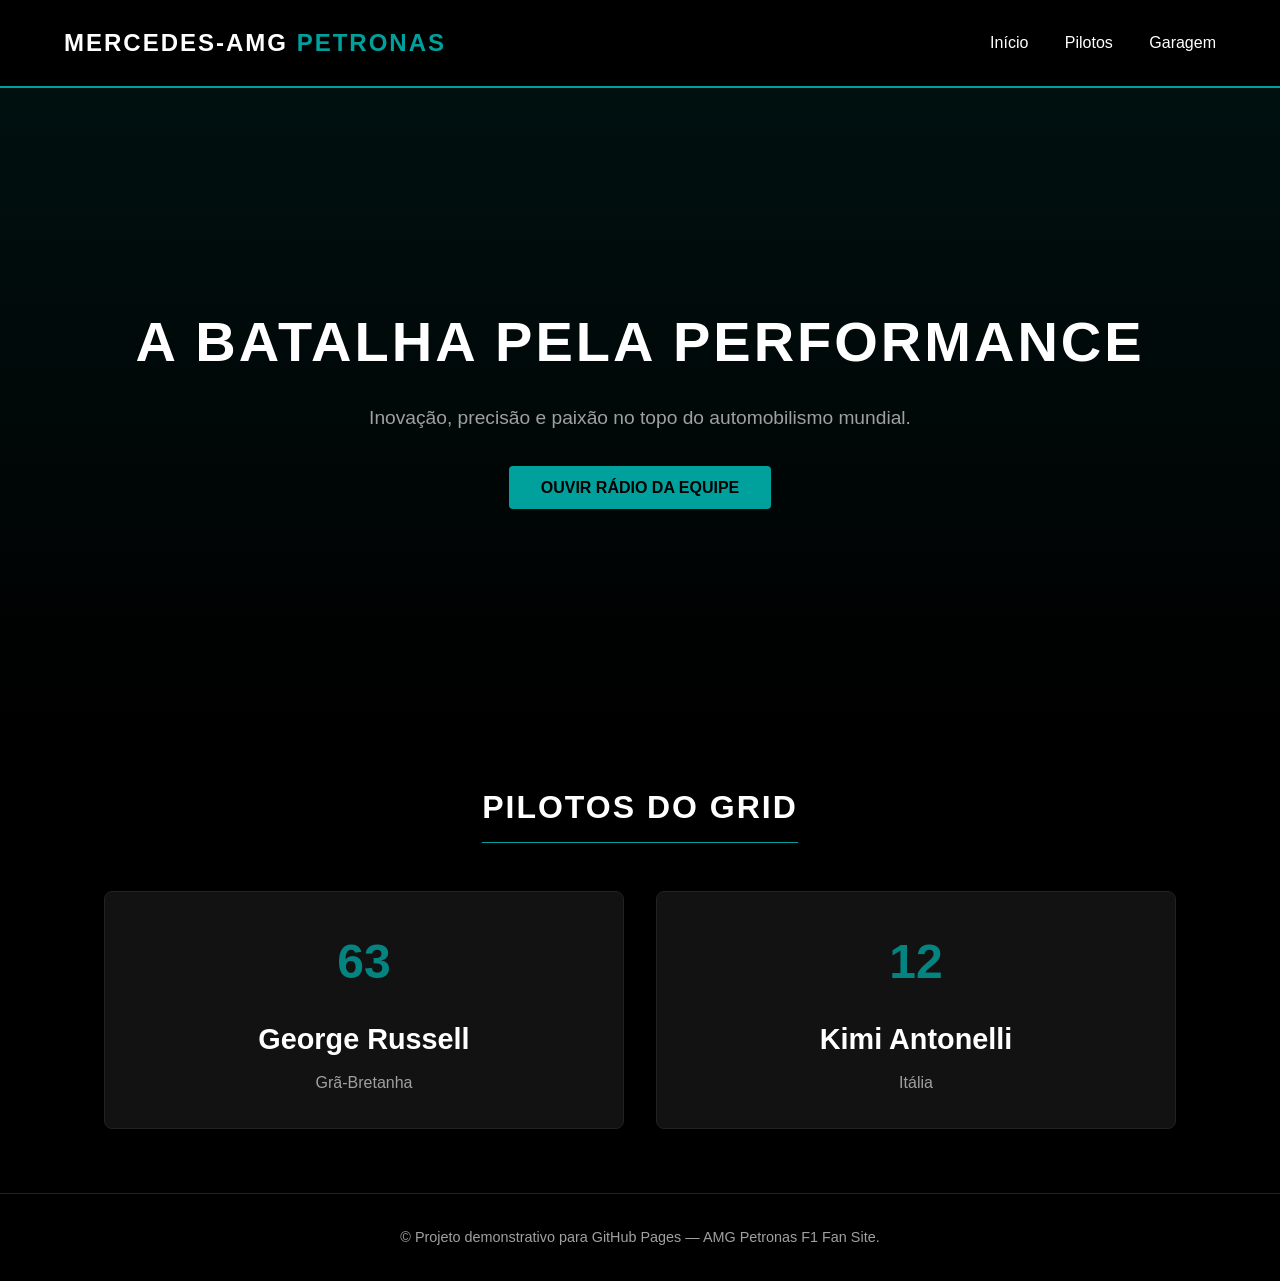
==== index.html @ 085ce28d "Rename site.html to index.html" ====
<!DOCTYPE html>
<html lang="pt-BR">
<head>
  <meta charset="UTF-8">
  <meta name="viewport" content="width=device-width, initial-scale=1.0">
  <title>Mercedes-AMG Petronas F1 Team</title>
  
  <style>
    /* --- VARIÁVEIS DE CORES E ESTILOS --- */
    :root {
      --bg-color: #000000;
      --card-bg: #121212;
      --petronas-green: #00A19C;
      --silver: #C0C0C0;
      --white: #FFFFFF;
      --text-gray: #A0A0A0;
      --font-main: 'Segoe UI', Tahoma, Geneva, Verdana, sans-serif;
    }

    * {
      margin: 0;
      padding: 0;
      box-sizing: border-box;
      font-family: var(--font-main);
    }

    body {
      background-color: var(--bg-color);
      color: var(--white);
      line-height: 1.6;
    }

    /* --- CABEÇALHO / NAVBAR --- */
    header {
      display: flex;
      justify-content: space-between;
      align-items: center;
      padding: 1.5rem 5%;
      background-color: rgba(0, 0, 0, 0.9);
      border-bottom: 2px solid var(--petronas-green);
      position: sticky;
      top: 0;
      z-index: 1000;
    }

    .logo {
      font-size: 1.5rem;
      font-weight: bold;
      letter-spacing: 2px;
      color: var(--white);
    }

    .logo span {
      color: var(--petronas-green);
    }

    nav a {
      color: var(--white);
      text-decoration: none;
      margin-left: 2rem;
      font-weight: 500;
      transition: color 0.3s;
    }

    nav a:hover {
      color: var(--petronas-green);
    }

    /* --- HERO SECTION --- */
    .hero {
      height: 70vh;
      display: flex;
      flex-direction: column;
      justify-content: center;
      align-items: center;
      text-align: center;
      background: linear-gradient(180deg, rgba(0,161,156,0.1) 0%, rgba(0,0,0,1) 100%);
      padding: 0 1rem;
    }

    .hero h1 {
      font-size: 3.5rem;
      text-transform: uppercase;
      letter-spacing: 3px;
      margin-bottom: 1rem;
    }

    .hero p {
      font-size: 1.2rem;
      color: var(--text-gray);
      max-width: 600px;
      margin-bottom: 2rem;
    }

    .btn {
      background-color: var(--petronas-green);
      color: var(--bg-color);
      padding: 0.8rem 2rem;
      border: none;
      border-radius: 4px;
      font-weight: bold;
      font-size: 1rem;
      cursor: pointer;
      text-transform: uppercase;
      transition: transform 0.2s, background-color 0.3s;
    }

    .btn:hover {
      background-color: #00b8b2;
      transform: translateY(-2px);
    }

    /* --- SEÇÃO PILOTOS --- */
    .drivers {
      padding: 4rem 5%;
      max-width: 1200px;
      margin: 0 auto;
    }

    .section-title {
      text-align: center;
      font-size: 2rem;
      margin-bottom: 3rem;
      text-transform: uppercase;
      letter-spacing: 2px;
      border-bottom: 1px solid var(--petronas-green);
      display: inline-block;
      padding-bottom: 0.5rem;
    }

    .drivers-grid {
      display: grid;
      grid-template-columns: repeat(auto-fit, minmax(280px, 1fr));
      gap: 2rem;
    }

    .card {
      background-color: var(--card-bg);
      border: 1px solid #222;
      border-radius: 8px;
      padding: 2rem;
      text-align: center;
      position: relative;
      overflow: hidden;
      transition: border-color 0.3s;
    }

    .card:hover {
      border-color: var(--petronas-green);
    }

    .card h3 {
      font-size: 1.8rem;
      margin-bottom: 0.5rem;
    }

    .card .number {
      font-size: 3rem;
      font-weight: 900;
      color: var(--petronas-green);
      opacity: 0.8;
      margin-bottom: 1rem;
    }

    .card p {
      color: var(--text-gray);
    }

    /* --- FOOTER --- */
    footer {
      text-align: center;
      padding: 2rem;
      border-top: 1px solid #222;
      color: var(--text-gray);
      font-size: 0.9rem;
    }

    /* --- RESPONSIVIDADE --- */
    @media (max-width: 768px) {
      .hero h1 { font-size: 2.2rem; }
      header { flex-direction: column; gap: 1rem; }
      nav a { margin: 0 0.8rem; }
    }
  </style>
</head>
<body>

  <!-- NAVBAR -->
  <header>
    <div class="logo">MERCEDES-AMG <span>PETRONAS</span></div>
    <nav>
      <a href="#home">Início</a>
      <a href="#pilotos">Pilotos</a>
      <a href="#interacao">Garagem</a>
    </nav>
  </header>

  <!-- HERO SECTION -->
  <section class="hero" id="home">
    <h1>A Batalha Pela Performance</h1>
    <p>Inovação, precisão e paixão no topo do automobilismo mundial.</p>
    <button class="btn" id="btnRadio">Ouvir Rádio da Equipe</button>
  </section>

  <!-- SEÇÃO PILOTOS -->
  <section class="drivers" id="pilotos">
    <div style="text-align: center;">
      <h2 class="section-title">Pilotos do Grid</h2>
    </div>
    
    <div class="drivers-grid">
      <div class="card">
        <div class="number">63</div>
        <h3>George Russell</h3>
        <p>Grã-Bretanha</p>
      </div>
      <div class="card">
        <div class="number">12</div>
        <h3>Kimi Antonelli</h3>
        <p>Itália</p>
      </div>
    </div>
  </section>

  <!-- FOOTER -->
  <footer>
    <p>&copy; Projeto demonstrativo para GitHub Pages — AMG Petronas F1 Fan Site.</p>
  </footer>

  <!-- JAVASCRIPT -->
  <script>
    // Script de interação simples
    document.addEventListener('DOMContentLoaded', () => {
      const btnRadio = document.getElementById('btnRadio');

      const mensagensRadio = [
        "Box, box, box! Troca para pneus macios.",
        "Hammertime! Acelere tudo agora.",
        "Pneu em ótimas condições, continue empurrando!",
        "Modo de ultrapassagem ativado. Tudo sob controle."
      ];

      btnRadio.addEventListener('click', () => {
        // Escolhe uma mensagem aleatória
        const mensagemAleatoria = mensagensRadio[Math.floor(Math.random() * mensagensRadio.length)];
        
        // Exibe o alerta do engenheiro
        alert(`📻 ENGENHEIRO DE PISTA:\n\n"${mensagemAleatoria}"`);
      });
    });
  </script>
</body>
</html>
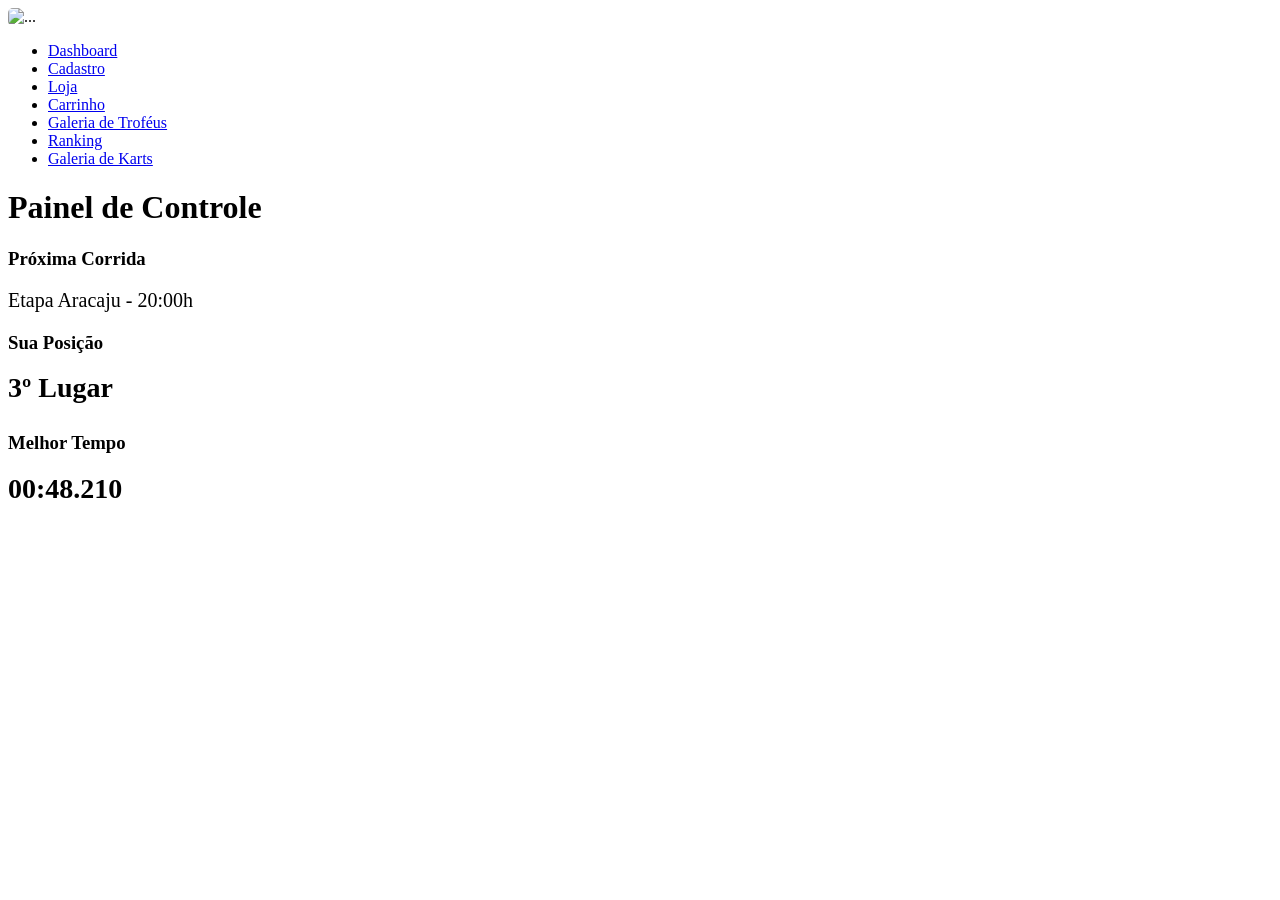
==== commit b8d8bc27: "Rename dashboard.html to index.html" ====
--- a/index.html
+++ b/index.html
@@ -1,253 +1,43 @@
-<!DOCTYPE html>
-<html lang="pt-BR">
-<head>
-  <meta charset="UTF-8">
-  <meta name="viewport" content="width=device-width, initial-scale=1.0">
-  <title>Mercedes-AMG Petronas F1 Team</title>
-  
-  <style>
-    /* --- VARIÁVEIS DE CORES E ESTILOS --- */
-    :root {
-      --bg-color: #000000;
-      --card-bg: #121212;
-      --petronas-green: #00A19C;
-      --silver: #C0C0C0;
-      --white: #FFFFFF;
-      --text-gray: #A0A0A0;
-      --font-main: 'Segoe UI', Tahoma, Geneva, Verdana, sans-serif;
-    }
-
-    * {
-      margin: 0;
-      padding: 0;
-      box-sizing: border-box;
-      font-family: var(--font-main);
-    }
-
-    body {
-      background-color: var(--bg-color);
-      color: var(--white);
-      line-height: 1.6;
-    }
-
-    /* --- CABEÇALHO / NAVBAR --- */
-    header {
-      display: flex;
-      justify-content: space-between;
-      align-items: center;
-      padding: 1.5rem 5%;
-      background-color: rgba(0, 0, 0, 0.9);
-      border-bottom: 2px solid var(--petronas-green);
-      position: sticky;
-      top: 0;
-      z-index: 1000;
-    }
-
-    .logo {
-      font-size: 1.5rem;
-      font-weight: bold;
-      letter-spacing: 2px;
-      color: var(--white);
-    }
-
-    .logo span {
-      color: var(--petronas-green);
-    }
-
-    nav a {
-      color: var(--white);
-      text-decoration: none;
-      margin-left: 2rem;
-      font-weight: 500;
-      transition: color 0.3s;
-    }
-
-    nav a:hover {
-      color: var(--petronas-green);
-    }
-
-    /* --- HERO SECTION --- */
-    .hero {
-      height: 70vh;
-      display: flex;
-      flex-direction: column;
-      justify-content: center;
-      align-items: center;
-      text-align: center;
-      background: linear-gradient(180deg, rgba(0,161,156,0.1) 0%, rgba(0,0,0,1) 100%);
-      padding: 0 1rem;
-    }
-
-    .hero h1 {
-      font-size: 3.5rem;
-      text-transform: uppercase;
-      letter-spacing: 3px;
-      margin-bottom: 1rem;
-    }
-
-    .hero p {
-      font-size: 1.2rem;
-      color: var(--text-gray);
-      max-width: 600px;
-      margin-bottom: 2rem;
-    }
-
-    .btn {
-      background-color: var(--petronas-green);
-      color: var(--bg-color);
-      padding: 0.8rem 2rem;
-      border: none;
-      border-radius: 4px;
-      font-weight: bold;
-      font-size: 1rem;
-      cursor: pointer;
-      text-transform: uppercase;
-      transition: transform 0.2s, background-color 0.3s;
-    }
-
-    .btn:hover {
-      background-color: #00b8b2;
-      transform: translateY(-2px);
-    }
-
-    /* --- SEÇÃO PILOTOS --- */
-    .drivers {
-      padding: 4rem 5%;
-      max-width: 1200px;
-      margin: 0 auto;
-    }
-
-    .section-title {
-      text-align: center;
-      font-size: 2rem;
-      margin-bottom: 3rem;
-      text-transform: uppercase;
-      letter-spacing: 2px;
-      border-bottom: 1px solid var(--petronas-green);
-      display: inline-block;
-      padding-bottom: 0.5rem;
-    }
-
-    .drivers-grid {
-      display: grid;
-      grid-template-columns: repeat(auto-fit, minmax(280px, 1fr));
-      gap: 2rem;
-    }
-
-    .card {
-      background-color: var(--card-bg);
-      border: 1px solid #222;
-      border-radius: 8px;
-      padding: 2rem;
-      text-align: center;
-      position: relative;
-      overflow: hidden;
-      transition: border-color 0.3s;
-    }
-
-    .card:hover {
-      border-color: var(--petronas-green);
-    }
-
-    .card h3 {
-      font-size: 1.8rem;
-      margin-bottom: 0.5rem;
-    }
-
-    .card .number {
-      font-size: 3rem;
-      font-weight: 900;
-      color: var(--petronas-green);
-      opacity: 0.8;
-      margin-bottom: 1rem;
-    }
-
-    .card p {
-      color: var(--text-gray);
-    }
-
-    /* --- FOOTER --- */
-    footer {
-      text-align: center;
-      padding: 2rem;
-      border-top: 1px solid #222;
-      color: var(--text-gray);
-      font-size: 0.9rem;
-    }
-
-    /* --- RESPONSIVIDADE --- */
-    @media (max-width: 768px) {
-      .hero h1 { font-size: 2.2rem; }
-      header { flex-direction: column; gap: 1rem; }
-      nav a { margin: 0 0.8rem; }
-    }
-  </style>
-</head>
-<body>
-
-  <!-- NAVBAR -->
-  <header>
-    <div class="logo">MERCEDES-AMG <span>PETRONAS</span></div>
-    <nav>
-      <a href="#home">Início</a>
-      <a href="#pilotos">Pilotos</a>
-      <a href="#interacao">Garagem</a>
-    </nav>
-  </header>
-
-  <!-- HERO SECTION -->
-  <section class="hero" id="home">
-    <h1>A Batalha Pela Performance</h1>
-    <p>Inovação, precisão e paixão no topo do automobilismo mundial.</p>
-    <button class="btn" id="btnRadio">Ouvir Rádio da Equipe</button>
-  </section>
-
-  <!-- SEÇÃO PILOTOS -->
-  <section class="drivers" id="pilotos">
-    <div style="text-align: center;">
-      <h2 class="section-title">Pilotos do Grid</h2>
-    </div>
-    
-    <div class="drivers-grid">
-      <div class="card">
-        <div class="number">63</div>
-        <h3>George Russell</h3>
-        <p>Grã-Bretanha</p>
-      </div>
-      <div class="card">
-        <div class="number">12</div>
-        <h3>Kimi Antonelli</h3>
-        <p>Itália</p>
-      </div>
-    </div>
-  </section>
-
-  <!-- FOOTER -->
-  <footer>
-    <p>&copy; Projeto demonstrativo para GitHub Pages — AMG Petronas F1 Fan Site.</p>
-  </footer>
-
-  <!-- JAVASCRIPT -->
-  <script>
-    // Script de interação simples
-    document.addEventListener('DOMContentLoaded', () => {
-      const btnRadio = document.getElementById('btnRadio');
-
-      const mensagensRadio = [
-        "Box, box, box! Troca para pneus macios.",
-        "Hammertime! Acelere tudo agora.",
-        "Pneu em ótimas condições, continue empurrando!",
-        "Modo de ultrapassagem ativado. Tudo sob controle."
-      ];
-
-      btnRadio.addEventListener('click', () => {
-        // Escolhe uma mensagem aleatória
-        const mensagemAleatoria = mensagensRadio[Math.floor(Math.random() * mensagensRadio.length)];
-        
-        // Exibe o alerta do engenheiro
-        alert(`📻 ENGENHEIRO DE PISTA:\n\n"${mensagemAleatoria}"`);
-      });
-    });
-  </script>
-</body>
-</html>
+<!DOCTYPE html>
+<html lang="pt-BR">
+<head>
+    <meta charset="UTF-8">
+    <title>Kartaju - Dashboard</title>
+    <link rel="stylesheet" href="style.css">
+</head>
+<body>
+    <div class="sidebar">
+        <div class="logo-container">
+            <div class="logo-placeholder"><img src="/logo 2.png" alt="..."style="width: 100%; border-radius: 5px;"></div>
+        </div>
+        <ul class="nav-links">
+            <li><a href="dashboard.html" class="active">Dashboard</a></li>
+            <li><a href="cadastro.html">Cadastro</a></li>
+            <li><a href="loja.html">Loja</a></li>
+            <li><a href="carrinho.html">Carrinho</a></li>
+            <li><a href="trofeus.html">Galeria de Troféus</a></li>
+            <li><a href="ranking.html">Ranking</a></li>
+            <li><a href="carros.html">Galeria de Karts</a></li>
+        </ul>
+    </div>
+    <div class="main-content">
+        <header>
+            <h1>Painel de Controle</h1>
+        </header>
+        <div class="grid">
+            <div class="card">
+                <h3>Próxima Corrida</h3>
+                <p style="margin-top:10px; font-size: 20px; color: var(--vermelho);">Etapa Aracaju - 20:00h</p>
+            </div>
+            <div class="card">
+                <h3>Sua Posição</h3>
+                <p style="margin-top:10px; font-size: 28px; font-weight: bold;">3º Lugar</p>
+            </div>
+            <div class="card">
+                <h3>Melhor Tempo</h3>
+                <p style="margin-top:10px; font-size: 28px; font-weight: bold;">00:48.210</p>
+            </div>
+        </div>
+    </div>
+</body>
+</html>
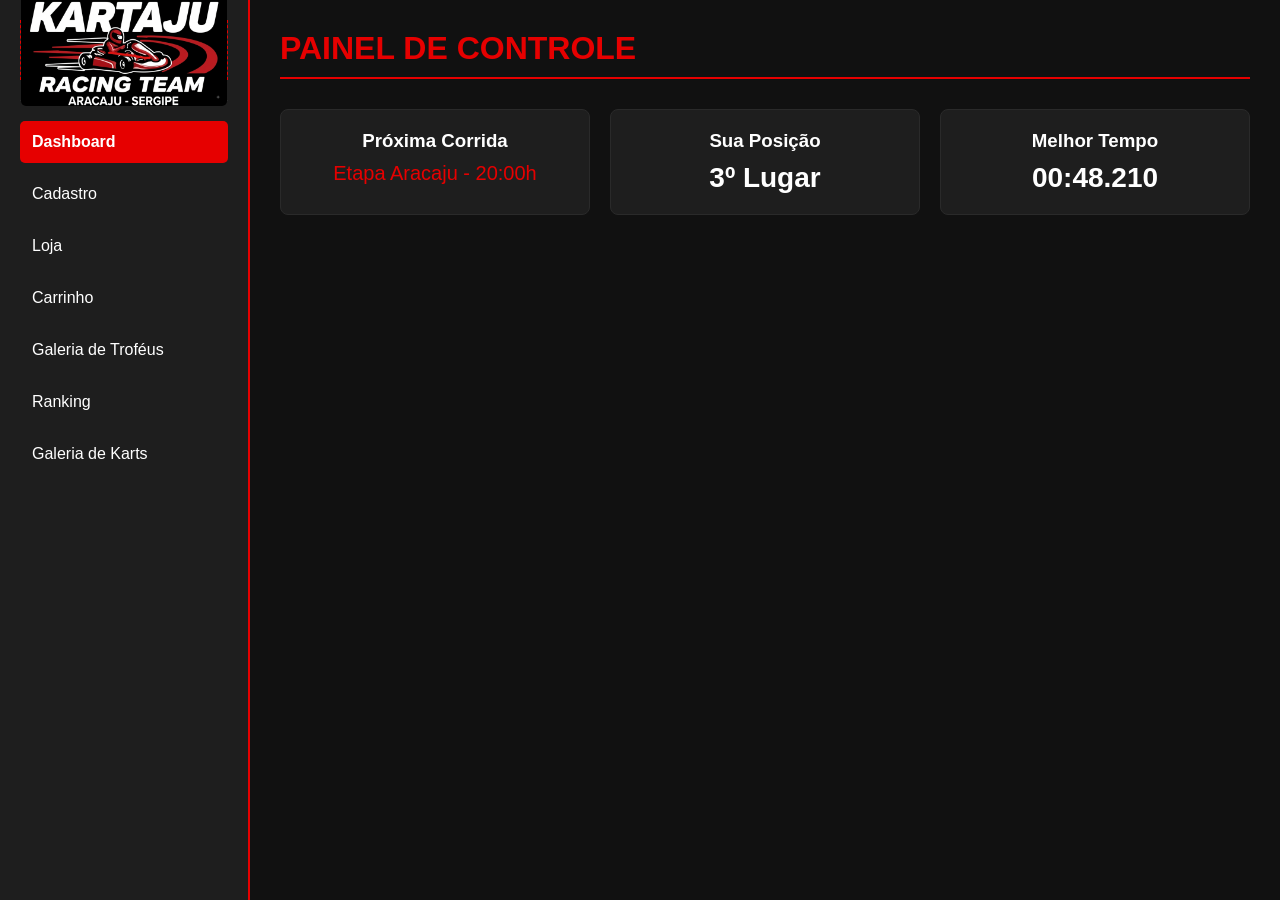
==== commit 8c45e06f: "Update index.html" ====
--- a/index.html
+++ b/index.html
@@ -11,7 +11,7 @@
             <div class="logo-placeholder"><img src="/logo 2.png" alt="..."style="width: 100%; border-radius: 5px;"></div>
         </div>
         <ul class="nav-links">
-            <li><a href="dashboard.html" class="active">Dashboard</a></li>
+            <li><a href="index.html" class="active">Dashboard</a></li>
             <li><a href="cadastro.html">Cadastro</a></li>
             <li><a href="loja.html">Loja</a></li>
             <li><a href="carrinho.html">Carrinho</a></li>
--- a/style.css
+++ b/style.css
@@ -0,0 +1,187 @@
+:root {
+    --vermelho: #E60000;
+    --preto: #111111;
+    --preto-card: #1E1E1E;
+    --cinza-escuro: #2A2A2A;
+    --branco: #FFFFFF;
+    --cinza-texto: #B0B0B0;
+}
+
+* {
+    margin: 0;
+    padding: 0;
+    box-sizing: border-box;
+    font-family: 'Segoe UI', Tahoma, Geneva, Verdana, sans-serif;
+}
+
+body {
+    background-color: var(--preto);
+    color: var(--branco);
+    display: flex;
+    min-height: 100vh;
+}
+
+/* Sidebar / Navegação */
+.sidebar {
+    width: 250px;
+    background-color: var(--preto-card);
+    border-right: 2px solid var(--vermelho);
+    padding: 20px;
+    display: flex;
+    flex-direction: column;
+    gap: 20px;
+}
+
+.logo-container {
+    text-align: center;
+    padding-bottom: 20px;
+    border-bottom: 1px solid var(--cinza-escuro);
+}
+
+.logo-placeholder {
+    width: 100%;
+    height: 60px;
+    background-color: var(--cinza-escuro);
+    border: 1px dashed var(--vermelho);
+    display: flex;
+    align-items: center;
+    justify-content: center;
+    color: var(--cinza-texto);
+    font-size: 12px;
+}
+
+.nav-links {
+    list-style: none;
+    display: flex;
+    flex-direction: column;
+    gap: 10px;
+}
+
+.nav-links a {
+    color: var(--branco);
+    text-decoration: none;
+    padding: 12px;
+    border-radius: 5px;
+    display: block;
+    transition: 0.3s;
+}
+
+.nav-links a:hover, .nav-links a.active {
+    background-color: var(--vermelho);
+    font-weight: bold;
+}
+
+/* Conteúdo Principal */
+.main-content {
+    flex: 1;
+    padding: 30px;
+    overflow-y: auto;
+}
+
+header {
+    margin-bottom: 30px;
+    border-bottom: 2px solid var(--vermelho);
+    padding-bottom: 10px;
+}
+
+header h1 {
+    color: var(--vermelho);
+    text-transform: uppercase;
+}
+
+/* Grid & Cards */
+.grid {
+    display: grid;
+    grid-template-columns: repeat(auto-fit, minmax(250px, 1fr));
+    gap: 20px;
+}
+
+.card {
+    background-color: var(--preto-card);
+    border: 1px solid var(--cinza-escuro);
+    border-radius: 8px;
+    padding: 20px;
+    text-align: center;
+}
+
+.card:hover {
+    border-color: var(--vermelho);
+}
+
+/* Placeholders de Imagem */
+.img-placeholder {
+    width: 100%;
+    height: 180px;
+    background-color: var(--cinza-escuro);
+    border: 2px dashed #444;
+    border-radius: 5px;
+    display: flex;
+    align-items: center;
+    justify-content: center;
+    margin-bottom: 15px;
+    color: var(--cinza-texto);
+    font-size: 14px;
+}
+
+/* Formulários */
+.form-group {
+    margin-bottom: 15px;
+    text-align: left;
+}
+
+.form-group label {
+    display: block;
+    margin-bottom: 5px;
+    color: var(--cinza-texto);
+}
+
+.form-group input, .form-group select {
+    width: 100%;
+    padding: 10px;
+    border-radius: 5px;
+    border: 1px solid var(--cinza-escuro);
+    background-color: var(--cinza-escuro);
+    color: var(--branco);
+}
+
+.btn-red {
+    background-color: var(--vermelho);
+    color: var(--branco);
+    border: none;
+    padding: 10px 20px;
+    border-radius: 5px;
+    cursor: pointer;
+    font-weight: bold;
+    text-transform: uppercase;
+    transition: 0.3s;
+    width: 100%;
+}
+
+.btn-red:hover {
+    background-color: #cc0000;
+}
+
+/* Tabelas */
+table {
+    width: 100%;
+    border-collapse: collapse;
+    background-color: var(--preto-card);
+    border-radius: 8px;
+    overflow: hidden;
+}
+
+th, td {
+    padding: 15px;
+    text-align: left;
+    border-bottom: 1px solid var(--cinza-escuro);
+}
+
+th {
+    background-color: var(--vermelho);
+    color: var(--branco);
+    text-transform: uppercase;
+}
+
+tr:hover {
+    background-color: var(--cinza-escuro);
+}
